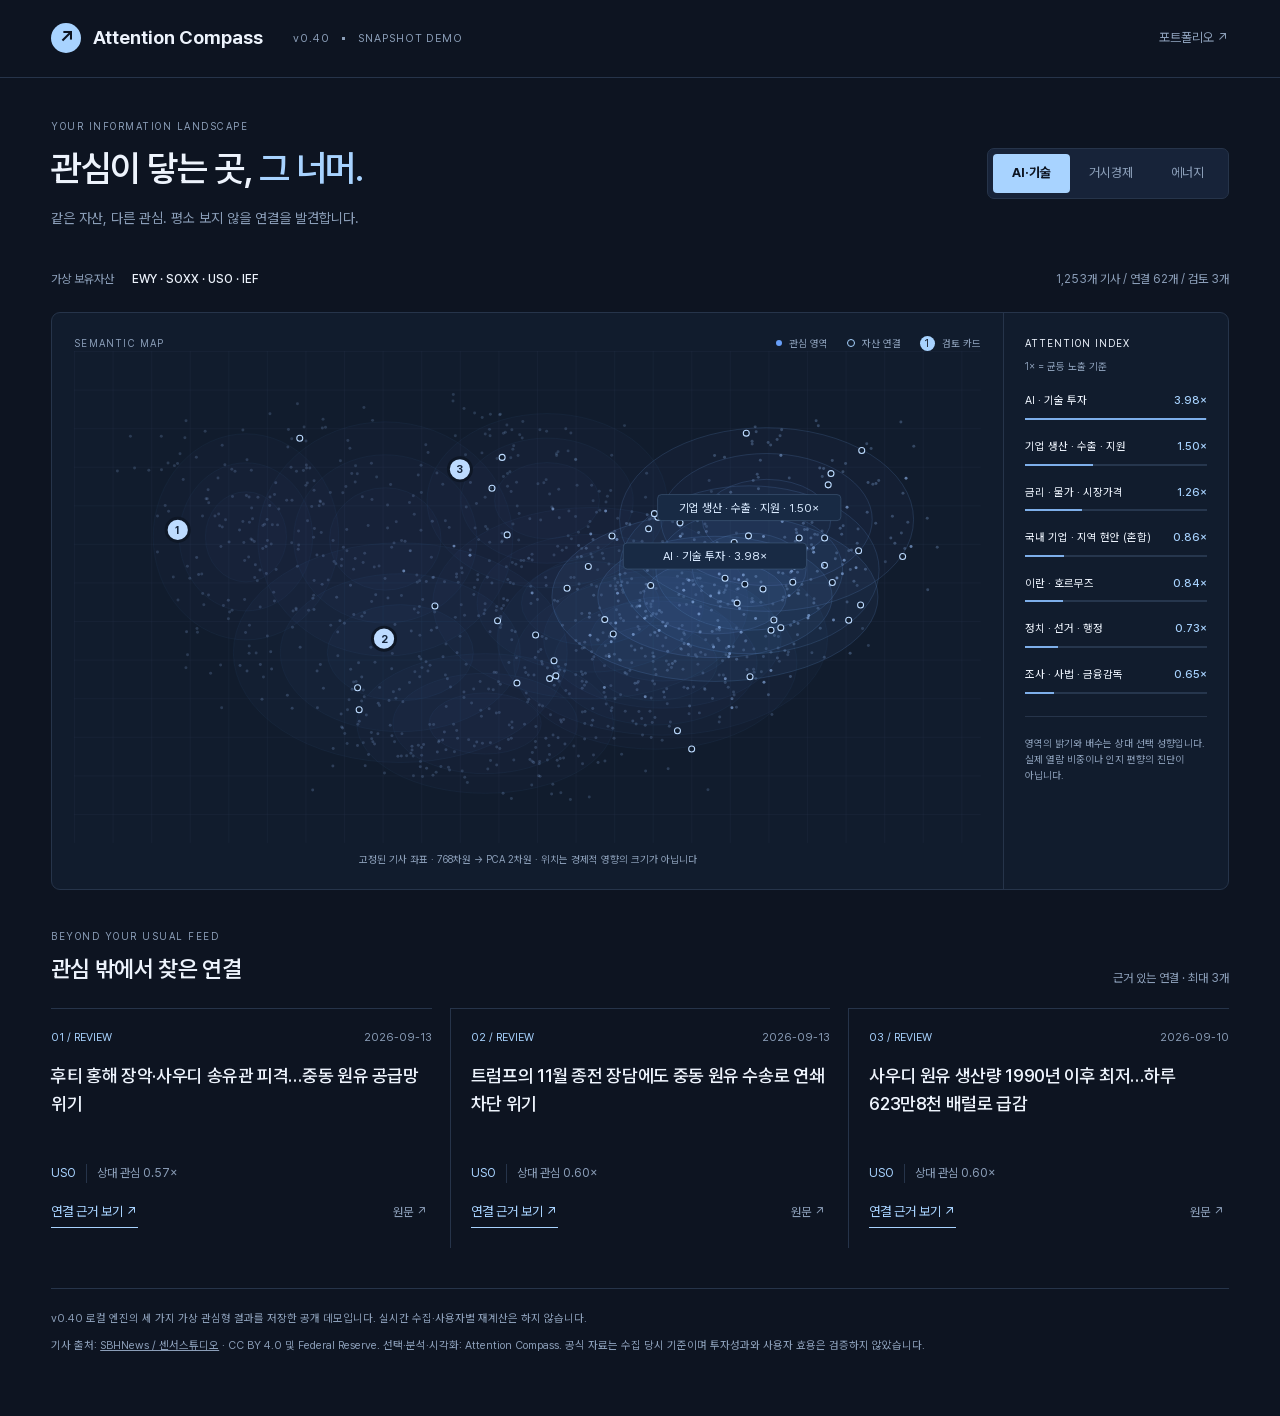
==== attention/index.html @ 2569769a "Redesign portfolio and replace obsolete Compass image with v040 SVG demo" ====
<!doctype html><html lang="ko"><head><meta charset="utf-8"><meta name="viewport" content="width=device-width,initial-scale=1"><title>Attention Compass · 관심 너머의 연결</title><meta name="description" content="Attention Compass v0.40의 실제 계산 결과로 비교하는 관심 지형. 세 가지 가상 관심형의 고정 스냅샷 데모."><link rel="stylesheet" href="demo.css"><script defer src="demo.js"></script></head><body>
<header><a class="brand" href="../index.html#compass"><span class="mark">↗</span> Attention Compass</a><span class="version">v0.40 <i></i> SNAPSHOT DEMO</span><a class="back" href="../index.html#compass">포트폴리오 ↗</a></header>
<main><div class="dash-heading"><div><p class="eyebrow">YOUR INFORMATION LANDSCAPE</p><h1>관심이 닿는 곳, <span>그 너머.</span></h1><p class="sub">같은 자산, 다른 관심. 평소 보지 않을 연결을 발견합니다.</p></div><div class="profiles" role="group" aria-label="가상 관심형 선택"><button data-profile="ai" aria-pressed="true">AI·기술</button><button data-profile="macro" aria-pressed="false">거시경제</button><button data-profile="energy" aria-pressed="false">에너지</button></div></div>
<div class="statusbar"><span>가상 보유자산 <b>EWY · SOXX · USO · IEF</b></span><span id="counts" role="status">실제 계산 결과를 불러오는 중</span></div>
<div class="landscape"><div class="map-shell"><div class="map-top"><span>SEMANTIC MAP</span><div><span class="key-dot"></span>관심 영역 <span class="key-ring"></span>자산 연결 <span class="key-number">1</span>검토 카드</div></div><div id="map" aria-label="관심 지형"></div><p class="map-foot">고정된 기사 좌표 · 768차원 → PCA 2차원 · 위치는 경제적 영향의 크기가 아닙니다</p></div><aside><div class="aside-title">ATTENTION INDEX<span>1× = 균등 노출 기준</span></div><div id="regions"></div><div class="aside-bottom">영역의 밝기와 배수는 상대 선택 성향입니다. 실제 열람 비중이나 인지 편향의 진단이 아닙니다.</div></aside></div>
<section class="review"><div class="review-heading"><div><p class="eyebrow">BEYOND YOUR USUAL FEED</p><h2>관심 밖에서 찾은 연결</h2></div><span>근거 있는 연결 · 최대 3개</span></div><div id="cards"></div></section>
<footer><p>v0.40 로컬 엔진의 세 가지 가상 관심형 결과를 저장한 공개 데모입니다. 실시간 수집·사용자별 재계산은 하지 않습니다.</p><p>기사 출처: <a href="https://www.sbhnews.com/data-use" target="_blank" rel="noopener">SBHNews / 센서스튜디오</a> · CC BY 4.0 및 Federal Reserve. 선택·분석·시각화: Attention Compass. 공식 자료는 수집 당시 기준이며 투자성과와 사용자 효용은 검증하지 않았습니다.</p></footer></main>
<dialog id="detail" aria-labelledby="detail-title"><button id="close" aria-label="근거 닫기">×</button><div id="detail-content"></div></dialog>
</body></html>
---- attention/demo.css ----
@font-face{font-family:Portfolio;src:url('../assets/portfolio-sans.woff2') format('woff2');font-weight:100 900;font-display:swap}:root{--bg:#0d1421;--panel:#111c2d;--ink:#edf3fc;--muted:#8b9eb8;--line:#26344a;--accent:#a8d3ff;--blue:#689ff8}*{box-sizing:border-box}body{margin:0;color:var(--ink);background:var(--bg);font:16px/1.6 Portfolio,system-ui,sans-serif;word-break:keep-all;-webkit-font-smoothing:antialiased}a{color:inherit;text-decoration:none}button{font:inherit;cursor:pointer}button:focus-visible,a:focus-visible,summary:focus-visible{outline:2px solid var(--accent);outline-offset:5px}header{display:flex;align-items:center;gap:30px;height:78px;padding:0 4%;border-bottom:1px solid var(--line)}.brand{font-weight:660;font-size:19px;display:flex;gap:12px;align-items:center}.mark{display:grid;place-items:center;background:var(--accent);color:var(--bg);height:30px;width:30px;border-radius:50%}.version{color:var(--muted);font-size:11px;letter-spacing:.08em}.version i{display:inline-block;height:3px;width:3px;background:var(--muted);vertical-align:middle;margin:0 9px}.back{margin-left:auto;font-size:13px;color:var(--muted)}main{max-width:1480px;margin:auto;padding:40px 4%}h1,h2,h3,p{margin:0}h1{font-size:36px;line-height:1.3;font-weight:570;letter-spacing:-.04em}h1 span{color:var(--accent)}.eyebrow{color:var(--muted);font-size:10px;letter-spacing:.15em;margin-bottom:12px}.sub{color:var(--muted);font-size:14px;margin-top:14px}.dash-heading{display:flex;justify-content:space-between;align-items:center;gap:25px}.profiles{display:flex;background:#172339;padding:5px;border:1px solid var(--line);border-radius:7px}.profiles button{border:0;border-radius:4px;background:none;color:var(--muted);font-size:13px;padding:9px 19px;white-space:nowrap}.profiles button[aria-pressed=true]{background:var(--accent);color:var(--bg);font-weight:700}.statusbar{display:flex;justify-content:space-between;gap:20px;padding:23px 0;margin-top:18px;font-size:12px;color:var(--muted)}.statusbar b{font-weight:500;color:var(--ink);margin-left:15px}.landscape{display:grid;grid-template-columns:minmax(0,1fr) 225px;border:1px solid var(--line);background:var(--panel);border-radius:9px;overflow:hidden}.map-shell{min-width:0;padding:22px}.map-top{display:flex;justify-content:space-between;color:var(--muted);font-size:10px;gap:15px;align-items:center}.map-top>span{letter-spacing:.12em}.map-top>div{display:flex;align-items:center;gap:7px}.key-dot{width:6px;height:6px;border-radius:50%;background:var(--blue);margin-left:12px}.key-ring{width:8px;height:8px;border-radius:50%;border:1px solid var(--accent);margin-left:12px}.key-number{background:var(--accent);color:var(--bg);width:15px;height:15px;border-radius:50%;text-align:center;line-height:15px;margin-left:12px}.map-foot{color:var(--muted);font-size:10px;text-align:center;padding-top:8px}#map svg{display:block;width:100%;height:auto}#map text{font-family:Portfolio,system-ui,sans-serif}#map .point-card{cursor:pointer}#map .point-card:hover circle{stroke:white;stroke-width:3}aside{border-left:1px solid var(--line);padding:22px 21px}.aside-title{font-size:10px;letter-spacing:.1em}.aside-title span{display:block;letter-spacing:0;color:var(--muted);margin-top:7px}.region{margin-top:18px}.region-line{display:flex;justify-content:space-between;gap:10px;font-size:11px}.region-line span{overflow:hidden;text-overflow:ellipsis;white-space:nowrap;max-width:140px}.region-line b{font-weight:500;font-variant-numeric:tabular-nums;color:var(--accent)}.bar{height:2px;background:#26364d;margin-top:8px}.bar i{display:block;height:100%;background:#7eafea}.aside-bottom{font-size:10px;color:var(--muted);border-top:1px solid var(--line);margin-top:22px;padding-top:18px}.review{margin-top:38px}.review-heading{display:flex;justify-content:space-between;align-items:end;margin-bottom:20px}.review-heading .eyebrow{margin-bottom:7px}h2{font-size:23px;letter-spacing:-.03em;font-weight:580}.review-heading>span{font-size:12px;color:var(--muted)}#cards{display:grid;grid-template-columns:repeat(3,1fr);gap:18px}.card{border-top:1px solid var(--line);padding:20px 0}.card+.card{padding-left:20px;border-left:1px solid var(--line)}.card-meta{display:flex;justify-content:space-between;font-size:11px;color:var(--muted);margin-bottom:15px}.num{color:var(--accent)}h3{font-size:18px;font-weight:530;line-height:1.6;min-height:87px;letter-spacing:-.02em}.card-axis{display:flex;gap:10px;margin:15px 0;color:var(--accent);font-size:12px;align-items:center}.card-axis span+span{color:var(--muted);border-left:1px solid var(--line);padding-left:10px}.evidence{border:0;border-bottom:1px solid var(--accent);padding:4px 0;color:var(--accent);background:none;font-size:13px}.card>a{float:right;font-size:12px;color:var(--muted);padding:5px}footer{margin-top:40px;border-top:1px solid var(--line);padding:20px 0;color:var(--muted);font-size:11px;line-height:1.8}footer a{text-decoration:underline}footer p+p{margin-top:8px}dialog{background:#f8fafc;color:#132239;border:0;border-radius:10px;width:min(650px,calc(100% - 28px));max-height:90vh;padding:36px}dialog::backdrop{background:#0009}dialog #close{float:right;background:none;border:0;font-size:30px;color:#16243a}dialog h2{margin:22px 0}dialog h3{min-height:0;margin:20px 0 10px;font-size:15px}dialog p{font-size:14px;line-height:1.8}dialog blockquote{margin:0;padding:17px;border-left:2px solid #377cc0;background:#edf2f8;font-size:14px}dialog a{display:inline-block;color:#245e9b;margin:15px 0;text-decoration:underline;font-size:13px}.embed header,.embed .sub,.embed .review,.embed footer,.embed .map-foot{display:none}.embed main{padding:24px;max-width:none}.embed h1{font-size:25px}.embed .dash-heading .eyebrow{font-size:9px;margin-bottom:8px}.embed .statusbar{padding:15px 0;margin-top:6px}.embed .landscape{grid-template-columns:minmax(0,1fr) 195px}.embed aside{padding:17px}.embed .region{margin-top:14px}.embed .region:nth-child(n+6){display:none}.embed .aside-bottom{margin-top:14px}.embed .map-shell{padding:17px}.embed .profiles button{padding:8px 13px;font-size:11px}
@media(max-width:850px){.landscape{grid-template-columns:1fr}.landscape aside{display:none}#cards{grid-template-columns:1fr}.card+.card{padding-left:0;border-left:0}h3{min-height:0}.dash-heading{align-items:start;flex-direction:column}.statusbar{flex-direction:column;gap:9px}.map-top>div{font-size:9px;gap:5px}.map-top>span{display:none}.version{display:none}h1{font-size:30px}.embed .landscape{grid-template-columns:1fr}.embed main{padding:18px}.embed .dash-heading{gap:15px}.embed .statusbar>span:last-child{display:none}.embed .map-shell{padding:8px}.embed .map-top{padding:10px}.embed .map-top>div{font-size:9px}.review-heading{align-items:start;gap:15px}.review-heading>span{display:none}header{padding:0 20px}.brand{font-size:16px}main{padding:28px 20px}.map-shell{padding:12px}.map-foot{font-size:9px}}
@media(prefers-reduced-motion:reduce){*{scroll-behavior:auto!important}}
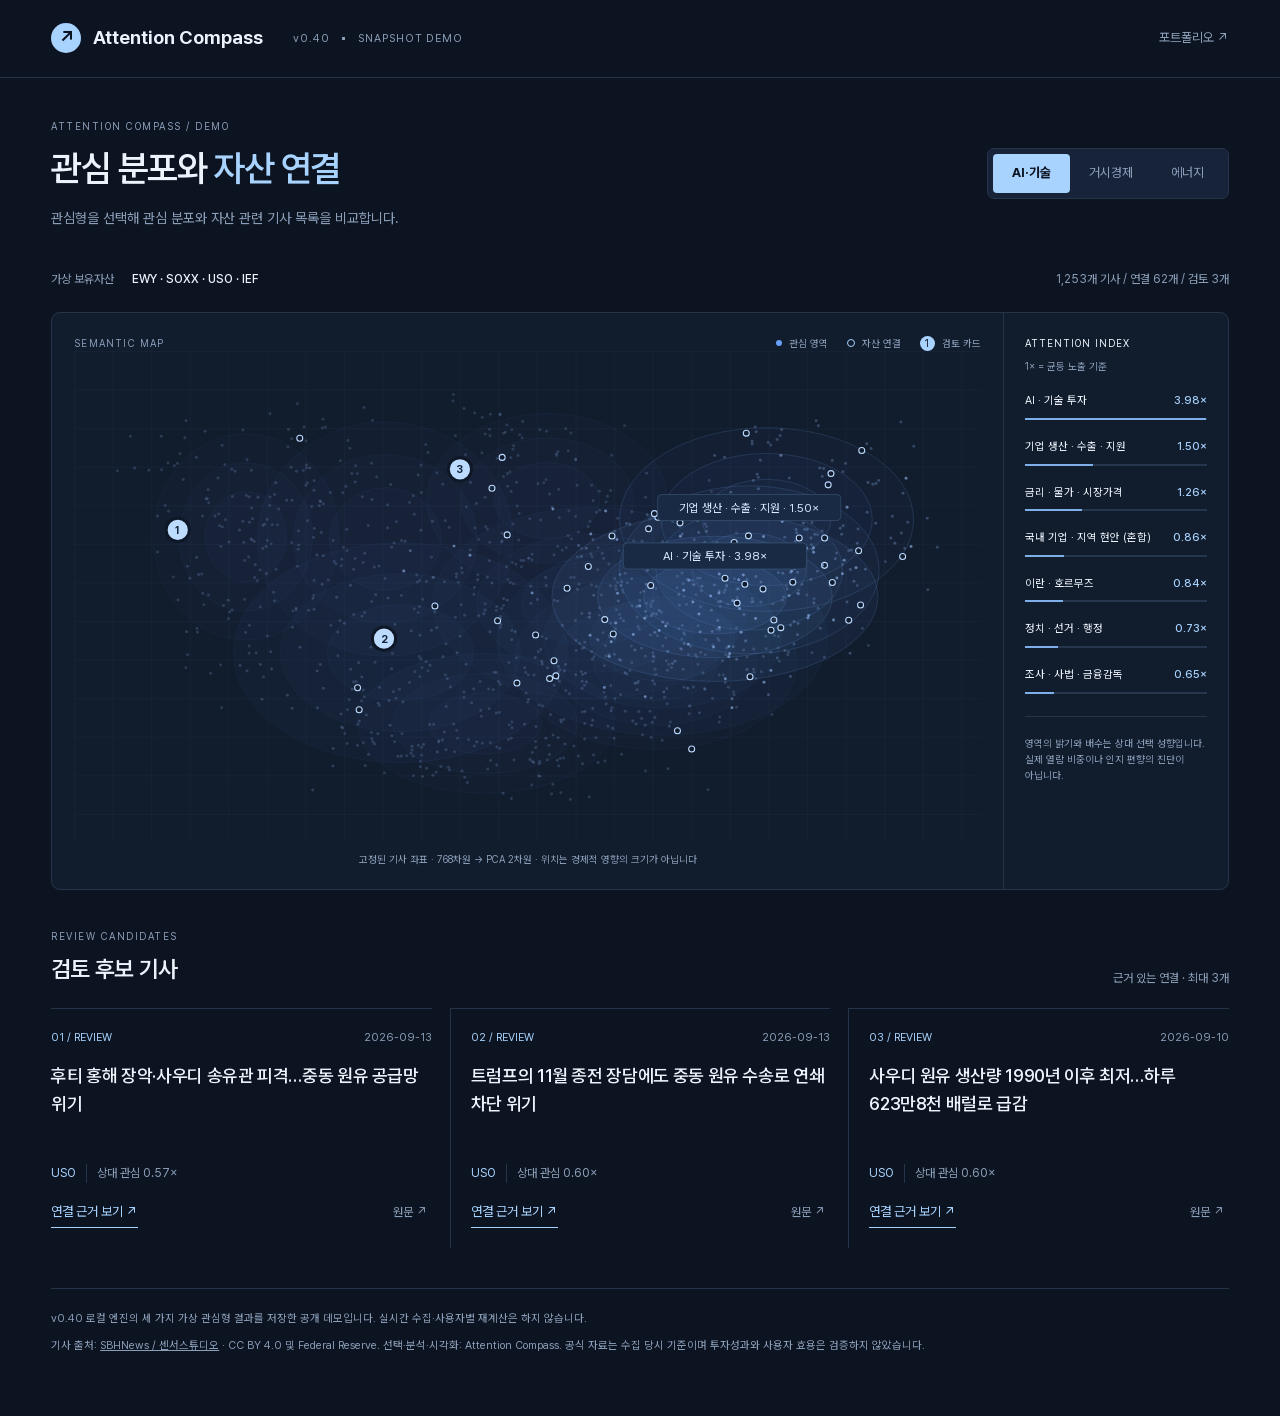
==== commit 4357ae1d: "Use direct descriptive copy and remove Korean Re experience" ====
--- a/attention/index.html
+++ b/attention/index.html
@@ -1,9 +1,9 @@
-<!doctype html><html lang="ko"><head><meta charset="utf-8"><meta name="viewport" content="width=device-width,initial-scale=1"><title>Attention Compass · 관심 너머의 연결</title><meta name="description" content="Attention Compass v0.40의 실제 계산 결과로 비교하는 관심 지형. 세 가지 가상 관심형의 고정 스냅샷 데모."><link rel="stylesheet" href="demo.css"><script defer src="demo.js"></script></head><body>
+<!doctype html><html lang="ko"><head><meta charset="utf-8"><meta name="viewport" content="width=device-width,initial-scale=1"><title>Attention Compass · 뉴스 탐색 데모</title><meta name="description" content="Attention Compass v0.40의 실제 계산 결과로 비교하는 관심 지형. 세 가지 가상 관심형의 고정 스냅샷 데모."><link rel="stylesheet" href="demo.css"><script defer src="demo.js"></script></head><body>
 <header><a class="brand" href="../index.html#compass"><span class="mark">↗</span> Attention Compass</a><span class="version">v0.40 <i></i> SNAPSHOT DEMO</span><a class="back" href="../index.html#compass">포트폴리오 ↗</a></header>
-<main><div class="dash-heading"><div><p class="eyebrow">YOUR INFORMATION LANDSCAPE</p><h1>관심이 닿는 곳, <span>그 너머.</span></h1><p class="sub">같은 자산, 다른 관심. 평소 보지 않을 연결을 발견합니다.</p></div><div class="profiles" role="group" aria-label="가상 관심형 선택"><button data-profile="ai" aria-pressed="true">AI·기술</button><button data-profile="macro" aria-pressed="false">거시경제</button><button data-profile="energy" aria-pressed="false">에너지</button></div></div>
+<main><div class="dash-heading"><div><p class="eyebrow">ATTENTION COMPASS / DEMO</p><h1>관심 분포와 <span>자산 연결</span></h1><p class="sub">관심형을 선택해 관심 분포와 자산 관련 기사 목록을 비교합니다.</p></div><div class="profiles" role="group" aria-label="가상 관심형 선택"><button data-profile="ai" aria-pressed="true">AI·기술</button><button data-profile="macro" aria-pressed="false">거시경제</button><button data-profile="energy" aria-pressed="false">에너지</button></div></div>
 <div class="statusbar"><span>가상 보유자산 <b>EWY · SOXX · USO · IEF</b></span><span id="counts" role="status">실제 계산 결과를 불러오는 중</span></div>
 <div class="landscape"><div class="map-shell"><div class="map-top"><span>SEMANTIC MAP</span><div><span class="key-dot"></span>관심 영역 <span class="key-ring"></span>자산 연결 <span class="key-number">1</span>검토 카드</div></div><div id="map" aria-label="관심 지형"></div><p class="map-foot">고정된 기사 좌표 · 768차원 → PCA 2차원 · 위치는 경제적 영향의 크기가 아닙니다</p></div><aside><div class="aside-title">ATTENTION INDEX<span>1× = 균등 노출 기준</span></div><div id="regions"></div><div class="aside-bottom">영역의 밝기와 배수는 상대 선택 성향입니다. 실제 열람 비중이나 인지 편향의 진단이 아닙니다.</div></aside></div>
-<section class="review"><div class="review-heading"><div><p class="eyebrow">BEYOND YOUR USUAL FEED</p><h2>관심 밖에서 찾은 연결</h2></div><span>근거 있는 연결 · 최대 3개</span></div><div id="cards"></div></section>
+<section class="review"><div class="review-heading"><div><p class="eyebrow">REVIEW CANDIDATES</p><h2>검토 후보 기사</h2></div><span>근거 있는 연결 · 최대 3개</span></div><div id="cards"></div></section>
 <footer><p>v0.40 로컬 엔진의 세 가지 가상 관심형 결과를 저장한 공개 데모입니다. 실시간 수집·사용자별 재계산은 하지 않습니다.</p><p>기사 출처: <a href="https://www.sbhnews.com/data-use" target="_blank" rel="noopener">SBHNews / 센서스튜디오</a> · CC BY 4.0 및 Federal Reserve. 선택·분석·시각화: Attention Compass. 공식 자료는 수집 당시 기준이며 투자성과와 사용자 효용은 검증하지 않았습니다.</p></footer></main>
 <dialog id="detail" aria-labelledby="detail-title"><button id="close" aria-label="근거 닫기">×</button><div id="detail-content"></div></dialog>
 </body></html>
